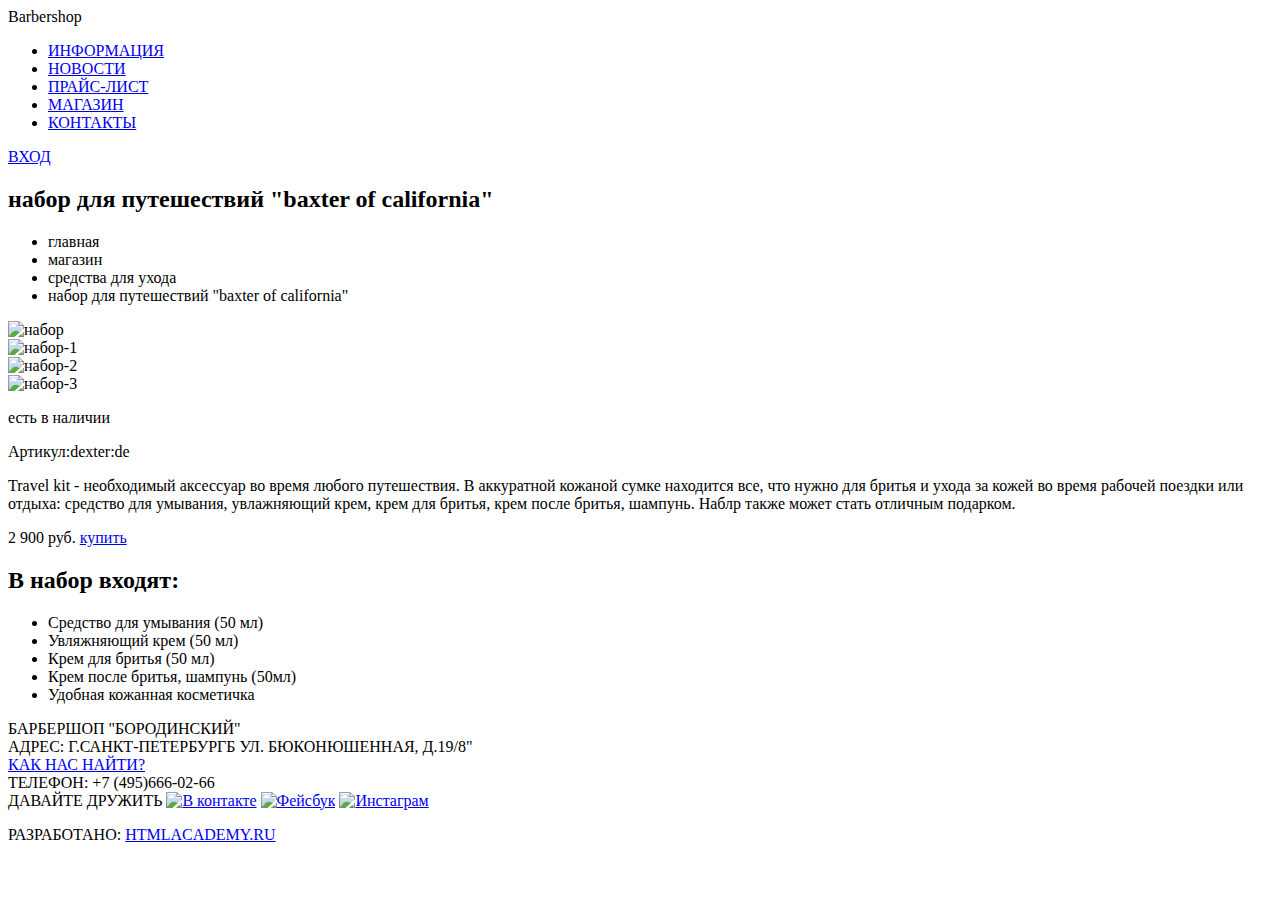
==== item.html @ 26ed248f "Выполнил разметку каталога и товара" ====
<!DOCTYPE html>
<html lang="ru">
  <head>
    <meta charset="utf-8">
    <title>HTML Academy: Барбершоп</title>
  </head>
  <body>
    <header>
      <div class="logo">
        <span>Barbershop</span>
      </div>
      <nav class="header-menu">
        <ul>
          <li><a href=#>ИНФОРМАЦИЯ</a></li>
          <li><a href=#>НОВОСТИ</a></li>
          <li><a href=#>ПРАЙС-ЛИСТ</a></li>
          <li class="header-menu-active"><a href=#>МАГАЗИН</a></li>
          <li><a href=#>КОНТАКТЫ</a></li>
        </ul>
      </nav>
      <div class="login">
        <a href=#>ВХОД</a>
      </div>
    </header>
    <h2>набор для путешествий "baxter of california"</h2>
    <div class="breadcrumbs">
      <ul>
        <li>главная</li>
        <li>магазин</li>
        <li>средства для ухода</li>
        <li>набор для путешествий "baxter of california"</li>
    </div>
    <main>
      <section class="goods-foto">
        <div class="goods-foto-head">
          <img src="//placehold.it/500x465" alt="набор" width="500px" height="465px">
        </div>
        <div class="goods-foto-list">
          <img src="//placehold.it/155x145" alt="набор-1" width="155" height="145">
        </div>
        <div class="goods-foto-list">
          <img src="//placehold.it/155x145" alt="набор-2" width="155" height="145">
        </div>
        <div class="goods-foto-list">
          <img src="//placehold.it/155x145" alt="набор-3" width="155" height="145">
        </div>
      </section>
      <section class="goods-about">
        <p>есть в наличии 
          <div class="goods-about-code">Артикул:dexter:de</div>
        </p>
        <p>
          Travel kit - необходимый аксессуар во время любого путешествия.
          В аккуратной кожаной сумке находится все, что нужно для бритья 
          и ухода за кожей во время рабочей поездки или отдыха: средство
          для умывания, увлажняющий крем, крем для бритья, крем после бритья, 
          шампунь. Наблр также может стать отличным подарком.
        </p>
        <p class="goods-about-cost">
          <span>2 900 руб.</span>
          <a href=#>купить</a>
        </p>
        <p>
          <h2>В набор входят:</h2>
          <ul>
            <li>Средство для умывания (50 мл)</li>
            <li>Увляжняющий крем (50 мл)</li>
            <li>Крем для бритья (50 мл)</li>
            <li>Крем после бритья, шампунь (50мл)</li>
            <li>Удобная кожанная косметичка</li>            
          </ul>
        </p>
      </section>
    </main>
    <footer>
      <article class="contacts">
        <span>
          БАРБЕРШОП "БОРОДИНСКИЙ"<br>
          АДРЕС: Г.САНКТ-ПЕТЕРБУРГБ УЛ. БЮКОНЮШЕННАЯ, Д.19/8"<br>
          <a href=#>КАК НАС НАЙТИ?</a><br>
          ТЕЛЕФОН: +7 (495)666-02-66
        </span>
      </article>
      <div class="friends">
        <span>ДАВАЙТЕ ДРУЖИТЬ</span>
        <a href=#><img src="//placehold.it/45x45" alt="В контакте" width="45" height="45"></a>
        <a href=#><img src="//placehold.it/45x45" alt="Фейсбук" width="45" height="45"></a>
        <a href=#><img src="//placehold.it/45x45" alt="Инстаграм" width="45" height="45"></a>
      </div>
      <div class="design">
        <p>
          РАЗРАБОТАНО: 
          <a href="//www.htmlacademy.ru">HTMLACADEMY.RU</a>
        </p>  
      </div>
    </footer>
  </body>
</html>
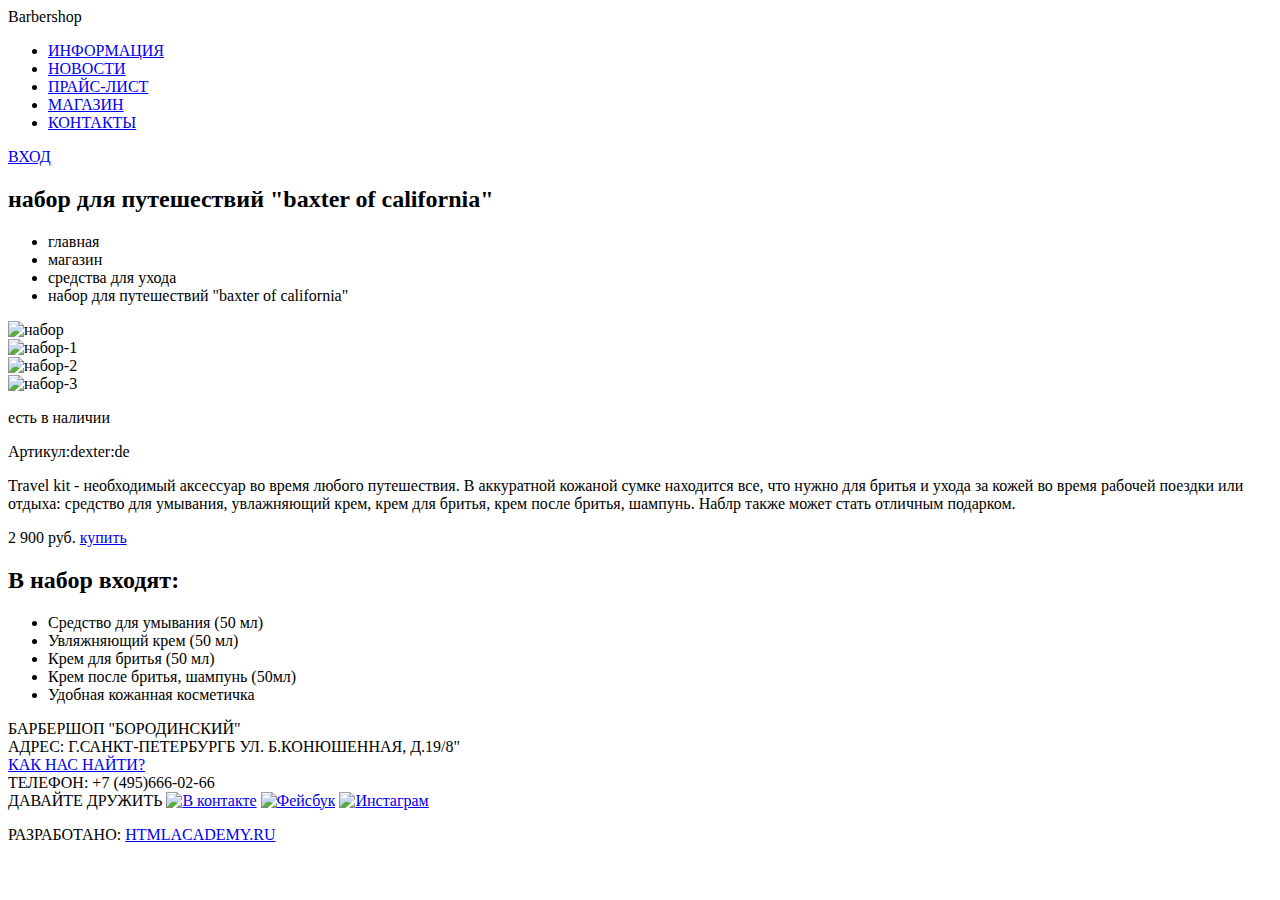
==== commit 587c4604: "Разметка текстовой страницы" ====
--- a/item.html
+++ b/item.html
@@ -76,7 +76,7 @@
       <article class="contacts">
         <span>
           БАРБЕРШОП "БОРОДИНСКИЙ"<br>
-          АДРЕС: Г.САНКТ-ПЕТЕРБУРГБ УЛ. БЮКОНЮШЕННАЯ, Д.19/8"<br>
+          АДРЕС: Г.САНКТ-ПЕТЕРБУРГБ УЛ. Б.КОНЮШЕННАЯ, Д.19/8"<br>
           <a href=#>КАК НАС НАЙТИ?</a><br>
           ТЕЛЕФОН: +7 (495)666-02-66
         </span>
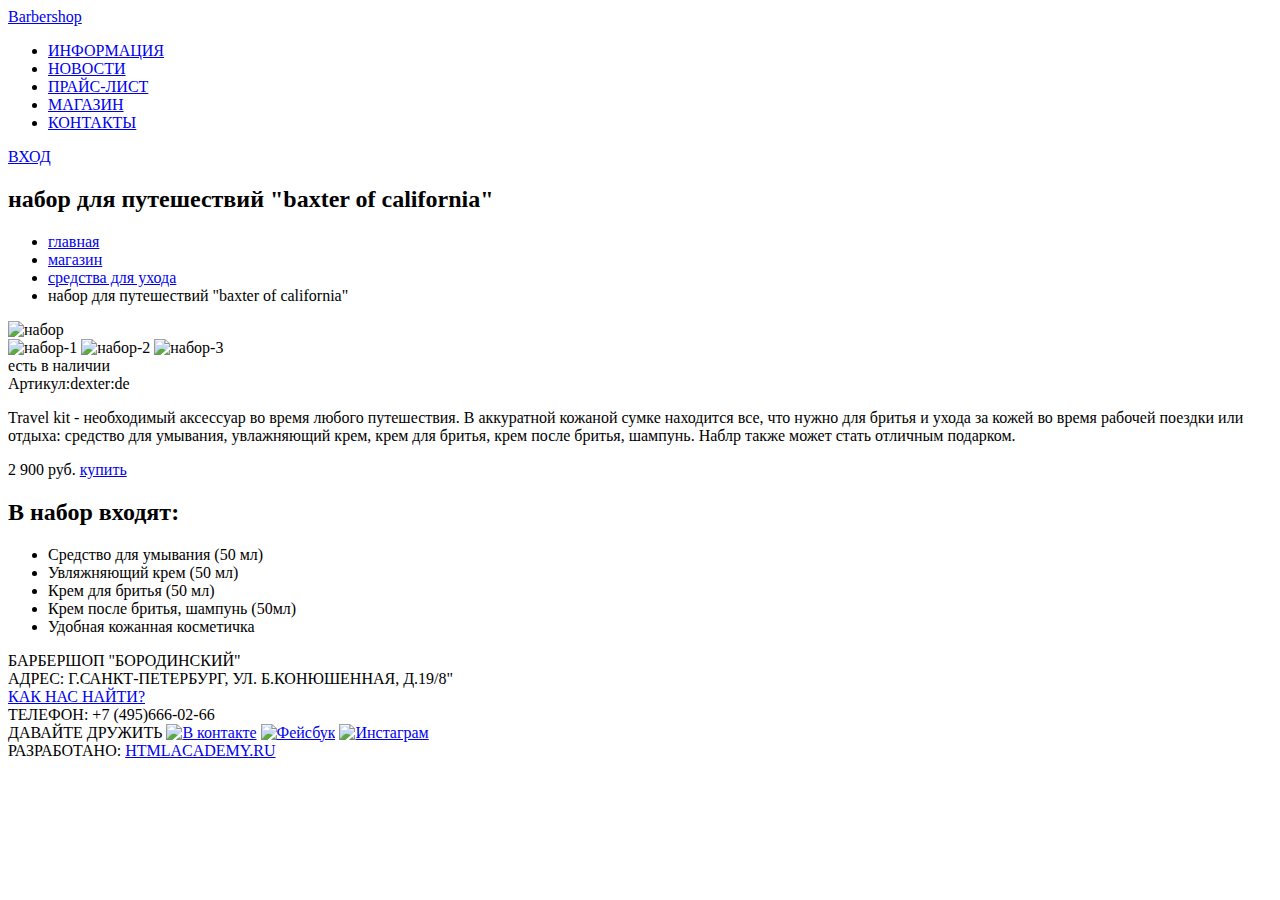
==== commit 24c3ee33: "Устранение замечаний 19.04.16" ====
--- a/item.html
+++ b/item.html
@@ -7,48 +7,45 @@
   <body>
     <header>
       <div class="logo">
-        <span>Barbershop</span>
+        <a href="#">Barbershop</a>
       </div>
       <nav class="header-menu">
         <ul>
-          <li><a href=#>ИНФОРМАЦИЯ</a></li>
-          <li><a href=#>НОВОСТИ</a></li>
-          <li><a href=#>ПРАЙС-ЛИСТ</a></li>
-          <li class="header-menu-active"><a href=#>МАГАЗИН</a></li>
-          <li><a href=#>КОНТАКТЫ</a></li>
+          <li><a href="#">ИНФОРМАЦИЯ</a></li>
+          <li><a href="#">НОВОСТИ</a></li>
+          <li><a href="#">ПРАЙС-ЛИСТ</a></li>
+          <li class="header-menu-active"><a href="#">МАГАЗИН</a></li>
+          <li><a href="#">КОНТАКТЫ</a></li>
         </ul>
       </nav>
       <div class="login">
-        <a href=#>ВХОД</a>
+        <a href="#">ВХОД</a>
       </div>
     </header>
     <h2>набор для путешествий "baxter of california"</h2>
     <div class="breadcrumbs">
       <ul>
-        <li>главная</li>
-        <li>магазин</li>
-        <li>средства для ухода</li>
+        <li><a href="#">главная</a></li>
+        <li><a href="#">магазин</a></li>
+        <li><a href="#">средства для ухода</a></li>
         <li>набор для путешествий "baxter of california"</li>
+      </ul>  
     </div>
     <main>
-      <section class="goods-foto">
+      <div class="goods-foto">
         <div class="goods-foto-head">
           <img src="//placehold.it/500x465" alt="набор" width="500px" height="465px">
         </div>
         <div class="goods-foto-list">
           <img src="//placehold.it/155x145" alt="набор-1" width="155" height="145">
-        </div>
-        <div class="goods-foto-list">
           <img src="//placehold.it/155x145" alt="набор-2" width="155" height="145">
-        </div>
-        <div class="goods-foto-list">
           <img src="//placehold.it/155x145" alt="набор-3" width="155" height="145">
         </div>
-      </section>
-      <section class="goods-about">
-        <p>есть в наличии 
+      </div>
+      <div class="goods-about">
+        <div>есть в наличии 
           <div class="goods-about-code">Артикул:dexter:de</div>
-        </p>
+        </div>
         <p>
           Travel kit - необходимый аксессуар во время любого путешествия.
           В аккуратной кожаной сумке находится все, что нужно для бритья 
@@ -56,11 +53,11 @@
           для умывания, увлажняющий крем, крем для бритья, крем после бритья, 
           шампунь. Наблр также может стать отличным подарком.
         </p>
-        <p class="goods-about-cost">
+        <div class="goods-about-cost">
           <span>2 900 руб.</span>
-          <a href=#>купить</a>
-        </p>
-        <p>
+          <a href="#">купить</a>
+        </div>
+        <div>
           <h2>В набор входят:</h2>
           <ul>
             <li>Средство для умывания (50 мл)</li>
@@ -69,29 +66,28 @@
             <li>Крем после бритья, шампунь (50мл)</li>
             <li>Удобная кожанная косметичка</li>            
           </ul>
-        </p>
-      </section>
+        </div>
+      </div>
     </main>
     <footer>
       <article class="contacts">
         <span>
           БАРБЕРШОП "БОРОДИНСКИЙ"<br>
-          АДРЕС: Г.САНКТ-ПЕТЕРБУРГБ УЛ. Б.КОНЮШЕННАЯ, Д.19/8"<br>
-          <a href=#>КАК НАС НАЙТИ?</a><br>
+          АДРЕС: Г.САНКТ-ПЕТЕРБУРГ, УЛ. Б.КОНЮШЕННАЯ, Д.19/8"<br>
+          <a href="#">КАК НАС НАЙТИ?</a><br>
           ТЕЛЕФОН: +7 (495)666-02-66
         </span>
       </article>
       <div class="friends">
         <span>ДАВАЙТЕ ДРУЖИТЬ</span>
-        <a href=#><img src="//placehold.it/45x45" alt="В контакте" width="45" height="45"></a>
-        <a href=#><img src="//placehold.it/45x45" alt="Фейсбук" width="45" height="45"></a>
-        <a href=#><img src="//placehold.it/45x45" alt="Инстаграм" width="45" height="45"></a>
+        <!-- Кнопки будут заданы в css. Пока так  -->
+        <a href="#"><img src="//placehold.it/45x45" alt="В контакте" width="45" height="45"></a>
+        <a href="#"><img src="//placehold.it/45x45" alt="Фейсбук" width="45" height="45"></a>
+        <a href="#"><img src="//placehold.it/45x45" alt="Инстаграм" width="45" height="45"></a>
       </div>
       <div class="design">
-        <p>
-          РАЗРАБОТАНО: 
-          <a href="//www.htmlacademy.ru">HTMLACADEMY.RU</a>
-        </p>  
+        РАЗРАБОТАНО: 
+        <a href="//www.htmlacademy.ru">HTMLACADEMY.RU</a>
       </div>
     </footer>
   </body>
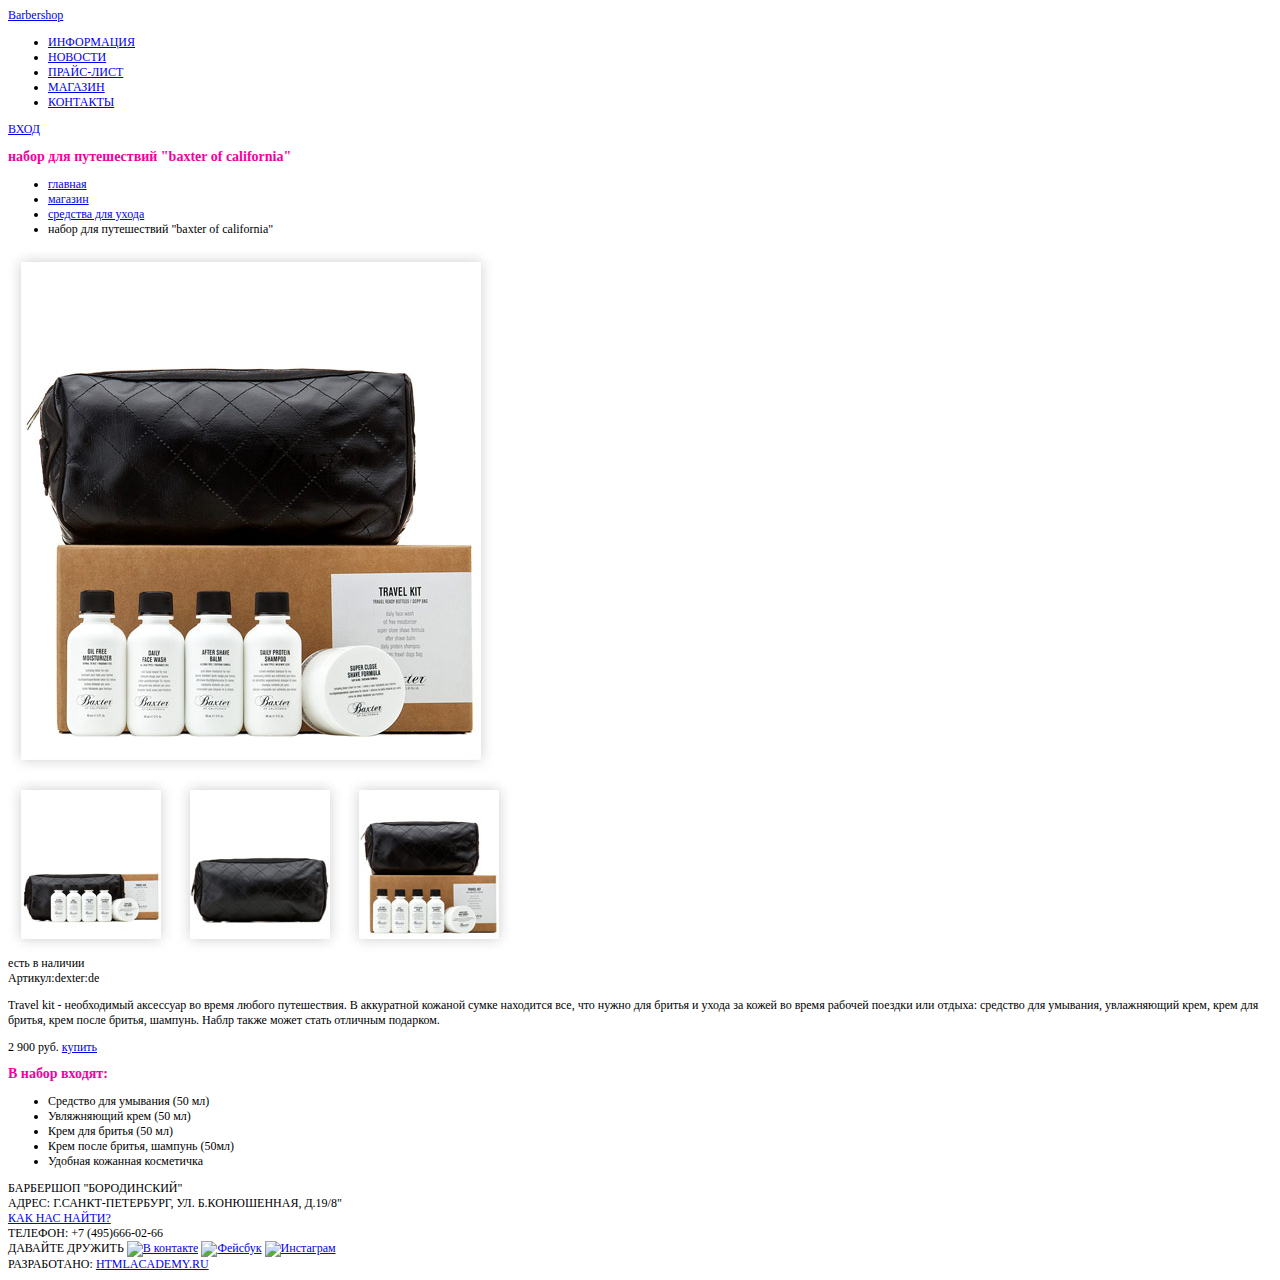
==== commit 4472061b: "#19 Подготовка графики и текстовых стилей «Барбершопа»" ====
--- a/item.html
+++ b/item.html
@@ -2,19 +2,20 @@
 <html lang="ru">
   <head>
     <meta charset="utf-8">
+    <link rel="stylesheet" href="css/style.css">
     <title>HTML Academy: Барбершоп</title>
   </head>
   <body>
     <header>
       <div class="logo">
-        <a href="#">Barbershop</a>
+        <a href="index.html">Barbershop</a>
       </div>
       <nav class="header-menu">
         <ul>
           <li><a href="#">ИНФОРМАЦИЯ</a></li>
           <li><a href="#">НОВОСТИ</a></li>
-          <li><a href="#">ПРАЙС-ЛИСТ</a></li>
-          <li class="header-menu-active"><a href="#">МАГАЗИН</a></li>
+          <li><a href="price.html">ПРАЙС-ЛИСТ</a></li>
+          <li class="header-menu-active"><a href="shop.html">МАГАЗИН</a></li>
           <li><a href="#">КОНТАКТЫ</a></li>
         </ul>
       </nav>
@@ -34,12 +35,12 @@
     <main>
       <div class="goods-foto">
         <div class="goods-foto-head">
-          <img src="//placehold.it/500x465" alt="набор" width="500px" height="465px">
+          <img src="img/item-traveler-big.jpg" alt="набор" width="486" height="524">
         </div>
         <div class="goods-foto-list">
-          <img src="//placehold.it/155x145" alt="набор-1" width="155" height="145">
-          <img src="//placehold.it/155x145" alt="набор-2" width="155" height="145">
-          <img src="//placehold.it/155x145" alt="набор-3" width="155" height="145">
+          <img src="img/item-traveler-small-1.jpg" alt="набор-1" width="166" height="175">
+          <img src="img/item-traveler-small-2.jpg" alt="набор-2" width="166" height="175">
+          <img src="img/item-traveler-small-3.jpg" alt="набор-3" width="166" height="175">
         </div>
       </div>
       <div class="goods-about">
@@ -70,14 +71,14 @@
       </div>
     </main>
     <footer>
-      <article class="contacts">
+      <div class="contacts">
         <span>
           БАРБЕРШОП "БОРОДИНСКИЙ"<br>
           АДРЕС: Г.САНКТ-ПЕТЕРБУРГ, УЛ. Б.КОНЮШЕННАЯ, Д.19/8"<br>
           <a href="#">КАК НАС НАЙТИ?</a><br>
           ТЕЛЕФОН: +7 (495)666-02-66
         </span>
-      </article>
+      </div>
       <div class="friends">
         <span>ДАВАЙТЕ ДРУЖИТЬ</span>
         <!-- Кнопки будут заданы в css. Пока так  -->
--- a/css/style.css
+++ b/css/style.css
@@ -0,0 +1,19 @@
+body{
+  font-family: "helvetica", "arial", sans-serif
+  color: #000000;
+  font-size: 12px;
+  font-weight: normal;
+}
+
+h1{
+  color: #0000ff;
+  font-size: 16px;
+  font-weight: bold;  
+  line-height: 1.5;
+}
+
+h2{
+  color: #f400a1;
+  font-size: 14px;
+    
+}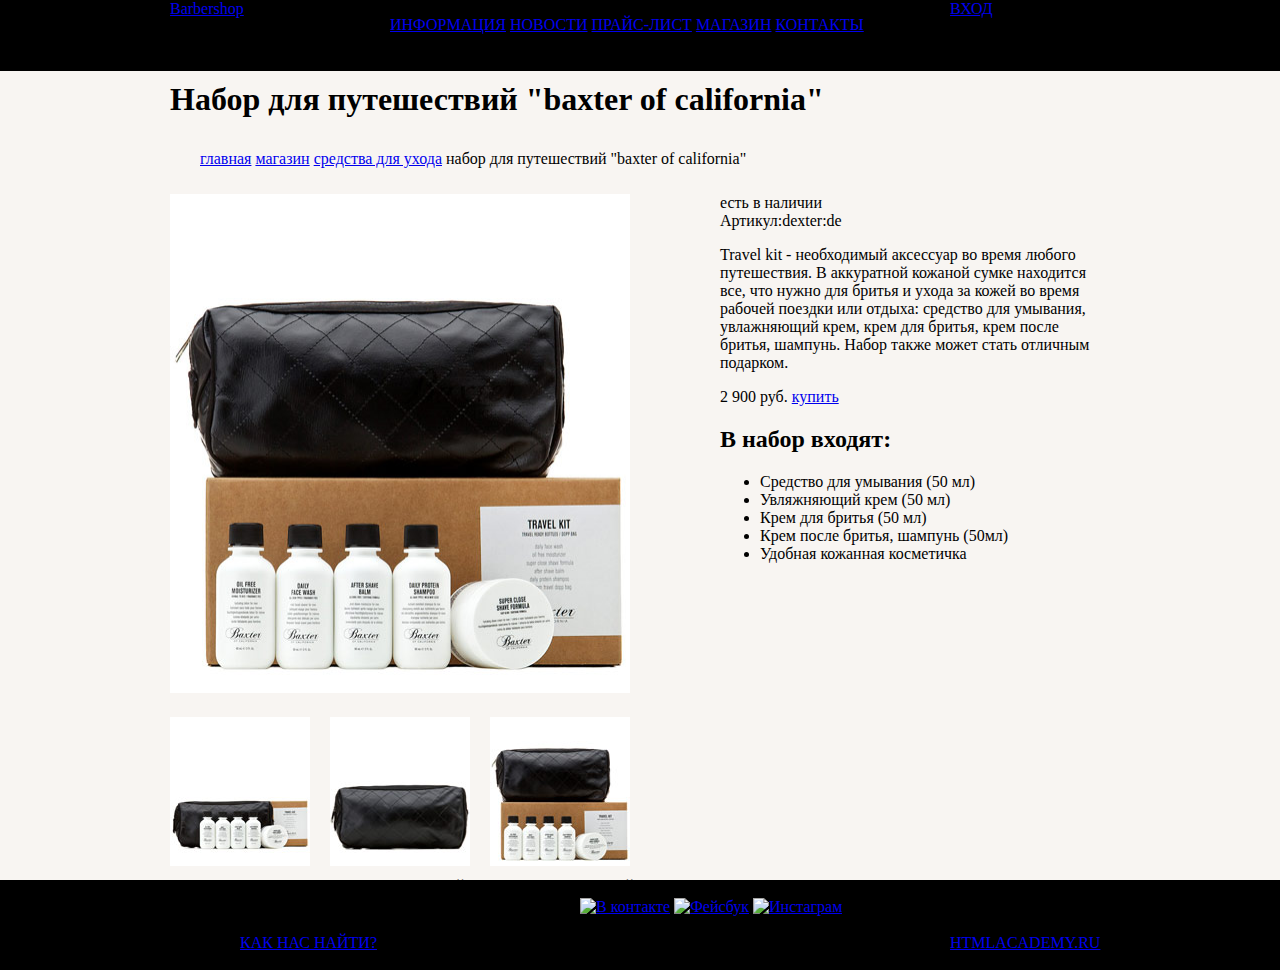
==== commit ccaf9560: "#23 Сетка «Барбершопа»" ====
--- a/item.html
+++ b/item.html
@@ -6,7 +6,7 @@
     <title>HTML Academy: Барбершоп</title>
   </head>
   <body>
-    <header>
+      <header class="wrapper clearfix">
       <div class="logo">
         <a href="index.html">Barbershop</a>
       </div>
@@ -23,7 +23,9 @@
         <a href="#">ВХОД</a>
       </div>
     </header>
-    <h2>набор для путешествий "baxter of california"</h2>
+    <main>
+    <div class="wrapper">
+    <h1 class="part">Набор для путешествий "baxter of california"</h1>
     <div class="breadcrumbs">
       <ul>
         <li><a href="#">главная</a></li>
@@ -32,15 +34,15 @@
         <li>набор для путешествий "baxter of california"</li>
       </ul>  
     </div>
-    <main>
+    <div class="clearfix">
       <div class="goods-foto">
         <div class="goods-foto-head">
-          <img src="img/item-traveler-big.jpg" alt="набор" width="486" height="524">
+          <img src="img/item-traveler-big.jpg" alt="набор" width="460" height="499"><!--width="486" height="524">-->
         </div>
         <div class="goods-foto-list">
-          <img src="img/item-traveler-small-1.jpg" alt="набор-1" width="166" height="175">
-          <img src="img/item-traveler-small-2.jpg" alt="набор-2" width="166" height="175">
-          <img src="img/item-traveler-small-3.jpg" alt="набор-3" width="166" height="175">
+          <img src="img/item-traveler-small-1.jpg" alt="набор-1" width="140" height="149"><!--width="166" height="175">-->
+          <img src="img/item-traveler-small-2.jpg" alt="набор-2" width="140" height="149">
+          <img src="img/item-traveler-small-3.jpg" alt="набор-3" width="140" height="149">
         </div>
       </div>
       <div class="goods-about">
@@ -52,7 +54,7 @@
           В аккуратной кожаной сумке находится все, что нужно для бритья 
           и ухода за кожей во время рабочей поездки или отдыха: средство
           для умывания, увлажняющий крем, крем для бритья, крем после бритья, 
-          шампунь. Наблр также может стать отличным подарком.
+          шампунь. Набор также может стать отличным подарком.
         </p>
         <div class="goods-about-cost">
           <span>2 900 руб.</span>
@@ -69,18 +71,20 @@
           </ul>
         </div>
       </div>
+      </div>
+      </div>
     </main>
-    <footer>
+    <footer class="wrapper clearfix">
       <div class="contacts">
-        <span>
+        <div>
           БАРБЕРШОП "БОРОДИНСКИЙ"<br>
           АДРЕС: Г.САНКТ-ПЕТЕРБУРГ, УЛ. Б.КОНЮШЕННАЯ, Д.19/8"<br>
           <a href="#">КАК НАС НАЙТИ?</a><br>
           ТЕЛЕФОН: +7 (495)666-02-66
-        </span>
+        </div>
       </div>
       <div class="friends">
-        <span>ДАВАЙТЕ ДРУЖИТЬ</span>
+        <span>ДАВАЙТЕ ДРУЖИТЬ</span><br>
         <!-- Кнопки будут заданы в css. Пока так  -->
         <a href="#"><img src="//placehold.it/45x45" alt="В контакте" width="45" height="45"></a>
         <a href="#"><img src="//placehold.it/45x45" alt="Фейсбук" width="45" height="45"></a>
@@ -90,6 +94,7 @@
         РАЗРАБОТАНО: 
         <a href="//www.htmlacademy.ru">HTMLACADEMY.RU</a>
       </div>
+
     </footer>
   </body>
 </html>--- a/css/style.css
+++ b/css/style.css
@@ -1,19 +1,133 @@
-body{
-  font-family: "helvetica", "arial", sans-serif
-  color: #000000;
-  font-size: 12px;
-  font-weight: normal;
+body {
+  
+  background-color: #000000;
+  margin: 0 auto; 
+}
+/*header*/
+
+.logo {
+  float: left;
+  width: 160px;
+  padding-left: 10px;
+  padding-right: 10px;    
 }
 
-h1{
-  color: #0000ff;
-  font-size: 16px;
-  font-weight: bold;  
-  line-height: 1.5;
+.header-menu {
+  float: left;
+  width: 560px;
+  padding-left: 10px;
+  padding-right: 10px;    
+}
+.header-menu>ul>li {
+  display:inline-block;
+  vertical-align:top;
+  list-style:none;  
 }
 
-h2{
-  color: #f400a1;
-  font-size: 14px;
-    
+.login {
+  float: right;
+  width: 160px;
+  padding-left: 10px;
+  padding-right: 10px;    
+}
+
+/*main*/
+main {
+  background-color: #f8f5f2
+}
+.part {
+  padding: 10px;
+}
+.breadcrumbs>ul>li {
+  display:inline-block;
+  vertical-align:top;
+  list-style:none;  
+}
+
+.selection{
+  float: left;
+  width: 230px;
+  padding-left: 10px;   
+}
+
+.items{
+  float: right;
+  width: 720px;  
+  /*временно*/
+  background-color: yellow;
+}
+
+.items-item {
+  display: inline-block;
+  vertical-align: top;
+  text-align: right;
+  width: 220px;
+  height: 290px;   
+  margin: 10px 8px; 
+  
+  /*временно*/
+  background-color:gray;
+}
+
+.pagination>li {
+  display:inline-block;
+  vertical-align:top;
+  list-style:none;  
+}
+/*item*/
+.goods-foto {
+  float: left;
+  width: 460px;
+  margin: 10px;
+}
+
+.goods-foto-head{
+  margin-bottom: 20px;
+}
+
+.goods-foto-list>img:not(:last-child) {
+  margin-right: 16px;
+}
+
+.goods-about {
+  float: right;
+  width: 390px;
+  margin: 10px;
+}
+
+
+/*footer*/
+.contacts {
+  float:left;
+  width: 330px;
+  padding-left: 10px;
+  padding-right: 10px;
+  margin-left: 70px;  
+}
+
+.frieds {
+  float:left;
+  width: 160px;
+  padding-left: 10px;
+  padding-right: 10px;  
+}
+
+.design {
+  float:right;
+  width: 160px;
+  padding-left: 10px;
+  padding-right: 10px;  
+}
+
+
+/*вспомогательные классы */
+.wrapper{
+  width: 960px;
+  margin: 0 auto;
+}
+
+.clearfix::after{
+  content: "";
+  display: table;
+  clear: both;  
 }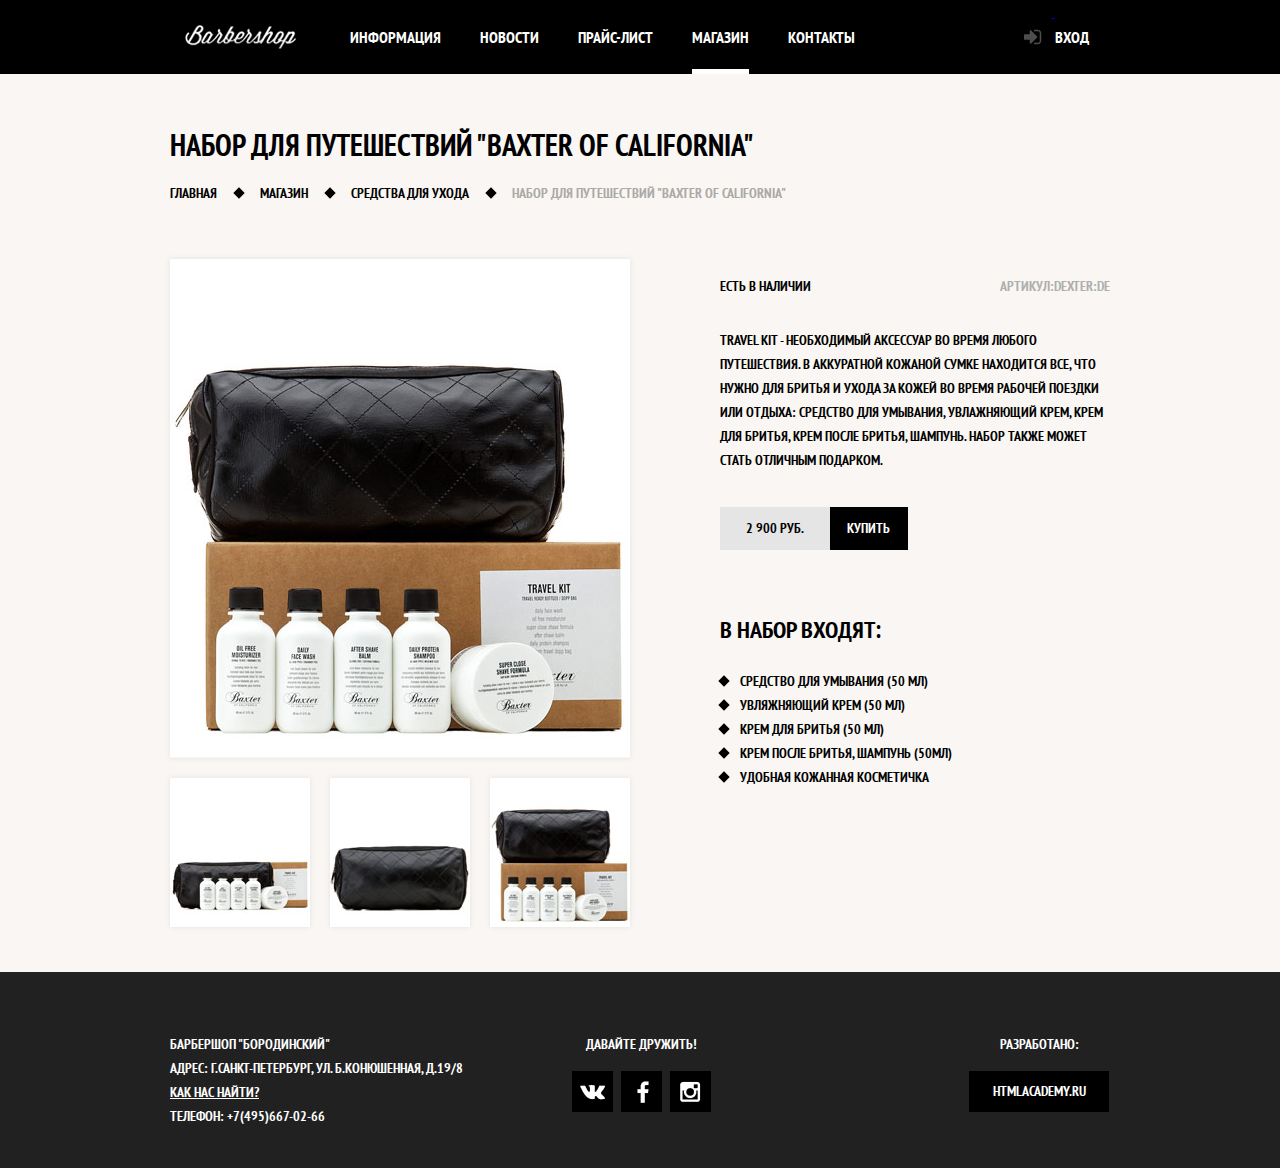
==== commit a8dd4152: "160518_0116" ====
--- a/item.html
+++ b/item.html
@@ -6,95 +6,97 @@
     <title>HTML Academy: Барбершоп</title>
   </head>
   <body>
-      <header class="wrapper clearfix">
-      <div class="logo">
-        <a href="index.html">Barbershop</a>
+      <header>
+      <nav>
+        <div class="wrapper clearfix">
+          <a href="index.html" class="logo-nav">
+              <img src="img/logo.png" width="111" height="24" alt="логотип">
+          </a>            
+          <ul class="menu-items-nav">
+            <li class="mi-nav"><a href="#">ИНФОРМАЦИЯ</a></li>
+            <li class="mi-nav"><a href="#">НОВОСТИ</a></li>
+            <li class="mi-nav"><a href="price.html">ПРАЙС-ЛИСТ</a></li>
+            <li class="mi-nav"><span>МАГАЗИН</span></li>
+            <li class="mi-nav"><a href="#">КОНТАКТЫ</a></li>
+          </ul>          
+          <a class="login-nav" href="#">
+            <span class="sprite sprite-icon-login login-sprite"></span>
+            <b>Вход</b>
+          </a>
+        </div>  
+     </nav>    
+    </header>
+    <main class="shop-main item-main">
+      <div class="wrapper">
+          <h2 class="item-set-h2">Набор для путешествий "baxter of california"</h2>
+          <div class="breadcrumbs">
+            <ul>
+              <li><a href="#" class="breadcrumbs-link">главная</a></li>
+              <li><a href="#" class="breadcrumbs-link">магазин</a></li>
+              <li><a href="#" class="breadcrumbs-link">средства для ухода</a></li>
+              <li><span class="breadcrumbs-link">набор для путешествий "baxter of california"</span></li>
+            </ul>  
+          </div>
+          <div class="item-goods-full clearfix">
+            <div class="item-goods-foto">
+              <div class="goods-foto-head">
+                <img src="img/item-traveler-big.jpg" alt="набор" width="486" height="524">
+              </div>
+              <div class="goods-foto-list">
+                <img src="img/item-traveler-small-1.jpg" alt="набор-1" width="140" height="149"><!--width="166" height="175">-->
+                <img src="img/item-traveler-small-2.jpg" alt="набор-2" width="140" height="149">
+                <img src="img/item-traveler-small-3.jpg" alt="набор-3" width="140" height="149">
+              </div>
+            </div>
+            <div class="item-goods-about">
+              <div class="item-caption clearfix">
+                <span class="item-caption-p goods-about-text">есть в наличии</span> 
+                <span class="item-caption-p goods-about-code">Артикул:dexter:de</span>
+              </div>
+              <p>
+                Travel kit - необходимый аксессуар во время любого путешествия.
+                В аккуратной кожаной сумке находится все, что нужно для бритья 
+                и ухода за кожей во время рабочей поездки или отдыха: средство
+                для умывания, увлажняющий крем, крем для бритья, крем после бритья, 
+                шампунь. Набор также может стать отличным подарком.
+              </p>
+              <div class="goods-about-cost">
+                <span class="items-item-cost">2 900 руб.</span>
+                <a href="#" class="btn btn-item-buy">купить</a>
+              </div>
+              <div class="item-set">
+                <h3>В набор входят:</h3>
+                <ul class="item-set-ul">
+                  <li>Средство для умывания (50 мл)</li>
+                  <li>Увляжняющий крем (50 мл)</li>
+                  <li>Крем для бритья (50 мл)</li>
+                  <li>Крем после бритья, шампунь (50мл)</li>
+                  <li>Удобная кожанная косметичка</li>            
+                </ul>
+              </div>
+            </div>
+          </div>
       </div>
-      <nav class="header-menu">
-        <ul>
-          <li><a href="#">ИНФОРМАЦИЯ</a></li>
-          <li><a href="#">НОВОСТИ</a></li>
-          <li><a href="price.html">ПРАЙС-ЛИСТ</a></li>
-          <li class="header-menu-active"><a href="shop.html">МАГАЗИН</a></li>
-          <li><a href="#">КОНТАКТЫ</a></li>
-        </ul>
-      </nav>
-      <div class="login">
-        <a href="#">ВХОД</a>
-      </div>
-    </header>
-    <main>
-    <div class="wrapper">
-    <h1 class="part">Набор для путешествий "baxter of california"</h1>
-    <div class="breadcrumbs">
-      <ul>
-        <li><a href="#">главная</a></li>
-        <li><a href="#">магазин</a></li>
-        <li><a href="#">средства для ухода</a></li>
-        <li>набор для путешествий "baxter of california"</li>
-      </ul>  
-    </div>
-    <div class="clearfix">
-      <div class="goods-foto">
-        <div class="goods-foto-head">
-          <img src="img/item-traveler-big.jpg" alt="набор" width="460" height="499"><!--width="486" height="524">-->
+    </main>
+    <footer>
+      <div class="wrapper">
+        <div class="footer-contacts">          
+            <p>БАРБЕРШОП "БОРОДИНСКИЙ"</p>
+            <p>АДРЕС: Г.САНКТ-ПЕТЕРБУРГ, УЛ. Б.КОНЮШЕННАЯ, Д.19/8</p>
+            <p><a href="#">КАК НАС НАЙТИ?</a></p>
+            <p>ТЕЛЕФОН: +7(495)667-02-66</p>          
         </div>
-        <div class="goods-foto-list">
-          <img src="img/item-traveler-small-1.jpg" alt="набор-1" width="140" height="149"><!--width="166" height="175">-->
-          <img src="img/item-traveler-small-2.jpg" alt="набор-2" width="140" height="149">
-          <img src="img/item-traveler-small-3.jpg" alt="набор-3" width="140" height="149">
+        <div class="friends">
+          <p class="footer-first-p">ДАВАЙТЕ ДРУЖИТЬ!</p>
+          <a class="btn btn-footer btn-social vk" href="#"><div class="sprite sprite-icon-vk"></div></a>
+          <a class="btn btn-footer btn-social fb" href="#"><div class="sprite sprite-icon-fb"></div></a>
+          <a class="btn btn-footer btn-social ig" href="#"><div class="sprite sprite-icon-i"></div></a>
+        </div>
+        <div class="design">
+          <p class="footer-first-p">РАЗРАБОТАНО:</p>
+          <p><a class="btn btn-footer btn-design" href="//www.htmlacademy.ru">HTMLACADEMY.RU</a></p>
         </div>
       </div>
-      <div class="goods-about">
-        <div>есть в наличии 
-          <div class="goods-about-code">Артикул:dexter:de</div>
-        </div>
-        <p>
-          Travel kit - необходимый аксессуар во время любого путешествия.
-          В аккуратной кожаной сумке находится все, что нужно для бритья 
-          и ухода за кожей во время рабочей поездки или отдыха: средство
-          для умывания, увлажняющий крем, крем для бритья, крем после бритья, 
-          шампунь. Набор также может стать отличным подарком.
-        </p>
-        <div class="goods-about-cost">
-          <span>2 900 руб.</span>
-          <a href="#">купить</a>
-        </div>
-        <div>
-          <h2>В набор входят:</h2>
-          <ul>
-            <li>Средство для умывания (50 мл)</li>
-            <li>Увляжняющий крем (50 мл)</li>
-            <li>Крем для бритья (50 мл)</li>
-            <li>Крем после бритья, шампунь (50мл)</li>
-            <li>Удобная кожанная косметичка</li>            
-          </ul>
-        </div>
-      </div>
-      </div>
-      </div>
-    </main>
-    <footer class="wrapper clearfix">
-      <div class="contacts">
-        <div>
-          БАРБЕРШОП "БОРОДИНСКИЙ"<br>
-          АДРЕС: Г.САНКТ-ПЕТЕРБУРГ, УЛ. Б.КОНЮШЕННАЯ, Д.19/8"<br>
-          <a href="#">КАК НАС НАЙТИ?</a><br>
-          ТЕЛЕФОН: +7 (495)666-02-66
-        </div>
-      </div>
-      <div class="friends">
-        <span>ДАВАЙТЕ ДРУЖИТЬ</span><br>
-        <!-- Кнопки будут заданы в css. Пока так  -->
-        <a href="#"><img src="//placehold.it/45x45" alt="В контакте" width="45" height="45"></a>
-        <a href="#"><img src="//placehold.it/45x45" alt="Фейсбук" width="45" height="45"></a>
-        <a href="#"><img src="//placehold.it/45x45" alt="Инстаграм" width="45" height="45"></a>
-      </div>
-      <div class="design">
-        РАЗРАБОТАНО: 
-        <a href="//www.htmlacademy.ru">HTMLACADEMY.RU</a>
-      </div>
-
-    </footer>
+    </footer>    
   </body>
 </html>--- a/css/style.css
+++ b/css/style.css
@@ -1,133 +1,1050 @@
-body {
-  
-  background-color: #000000;
-  margin: 0 auto; 
-}
-/*header*/
-
-.logo {
-  float: left;
-  width: 160px;
-  padding-left: 10px;
-  padding-right: 10px;    
-}
-
-.header-menu {
-  float: left;
-  width: 560px;
-  padding-left: 10px;
-  padding-right: 10px;    
-}
-.header-menu>ul>li {
-  display:inline-block;
-  vertical-align:top;
-  list-style:none;  
-}
-
-.login {
-  float: right;
-  width: 160px;
-  padding-left: 10px;
-  padding-right: 10px;    
-}
-
-/*main*/
-main {
-  background-color: #f8f5f2
-}
-.part {
-  padding: 10px;
-}
-.breadcrumbs>ul>li {
-  display:inline-block;
-  vertical-align:top;
-  list-style:none;  
-}
-
-.selection{
-  float: left;
-  width: 230px;
-  padding-left: 10px;   
-}
-
-.items{
-  float: right;
-  width: 720px;  
-  /*временно*/
-  background-color: yellow;
-}
-
-.items-item {
-  display: inline-block;
-  vertical-align: top;
-  text-align: right;
-  width: 220px;
-  height: 290px;   
-  margin: 10px 8px; 
-  
-  /*временно*/
-  background-color:gray;
-}
-
-.pagination>li {
-  display:inline-block;
-  vertical-align:top;
-  list-style:none;  
-}
-/*item*/
-.goods-foto {
-  float: left;
-  width: 460px;
-  margin: 10px;
-}
-
-.goods-foto-head{
-  margin-bottom: 20px;
-}
-
-.goods-foto-list>img:not(:last-child) {
-  margin-right: 16px;
-}
-
-.goods-about {
-  float: right;
-  width: 390px;
-  margin: 10px;
-}
-
-
-/*footer*/
-.contacts {
-  float:left;
-  width: 330px;
-  padding-left: 10px;
-  padding-right: 10px;
-  margin-left: 70px;  
-}
-
-.frieds {
-  float:left;
-  width: 160px;
-  padding-left: 10px;
-  padding-right: 10px;  
-}
-
-.design {
-  float:right;
-  width: 160px;
-  padding-left: 10px;
-  padding-right: 10px;  
-}
-
-
+/*Подключаем PT SANS NAROW*/
+@font-face {
+    font-family: "PT Sans Narrow";
+    font-style: normal;
+    font-weight: normal;
+    src: local("PT Sans Narrow"), url(../fonts/ptsansnarrow.woff2), url(../fonts/ptsansnarrow.woff);
+}
+@font-face {
+    font-family: "PT Sans Narrow";
+    font-style: normal;
+    font-weight: bold;
+    src: local("PT Sans Narrow bold"), url(../fonts/ptsansnarrowbold.woff2), url(../fonts/ptsansnarrowbold.woff);
+}
 /*вспомогательные классы */
+img {
+  max-width: 100%;
+  height: auto;
+}
+
 .wrapper{
-  width: 960px;
+  width: 940px;
   margin: 0 auto;
+  padding: 0;
 }
 
 .clearfix::after{
   content: "";
   display: table;
   clear: both;  
+}
+/*==========================*/
+/*Спрайт*/
+.sprite {
+    background-image: url(../img/sprites.png);
+    background-repeat: no-repeat;
+    display: block;
+}
+
+.sprite-icon-login {
+    width: 18px;
+    height: 16px;
+    background-position: -5px -5px;
+}
+
+.sprite-icon-fb {
+    width: 12px;
+    height: 22px;
+    background-position: -33px -5px;
+}
+
+.sprite-icon-fb-b {
+    width: 12px;
+    height: 22px;
+    background-position: -55px -5px;
+}
+
+.sprite-icon-i {
+    width: 21px;
+    height: 21px;
+    background-position: -77px -5px;
+}
+
+.sprite-icon-i-b {
+    width: 21px;
+    height: 21px;
+    background-position: -108px -5px;
+}
+
+.sprite-icon-vk {
+    width: 25px;
+    height: 16px;
+    background-position: -139px -5px;
+}
+
+.sprite-icon-vk-b {
+    width: 25px;
+    height: 16px;
+    background-position: -174px -5px;
+}
+/*=========================*/
+body {
+  margin: 0 auto; 
+  font-family: "PT Sans Narrow", "Tahoma", sans-serif;
+  font-size: 14px;
+  line-height: 24px;
+  font-weight: bold;
+  text-transform: uppercase;
+  background-color: #000000;
+  background-image: url(../img/background-img.jpg);
+  background-repeat: no-repeat;
+  color: #ffffff;   
+}
+
+a {
+  font-family: "PT Sans Narrow", "Tahoma", sans-serif;
+  font-size: 14px;
+  line-height: 24px;
+  font-weight: bold;  
+  text-transform: uppercase;
+}
+h1 {
+  font-size: 48px;
+  line-height: 48px;
+  text-transform: uppercase;
+}
+
+h2 {
+  font-size: 30px;
+  line-height: 42px;
+  text-transform: uppercase;
+}
+
+h3 {
+  font-size: 24px;
+  line-height: 30px;
+  text-transform: uppercase;
+}
+
+.btn {
+  display: inline-block;
+  text-decoration: none;
+  vertical-align: top;
+  background-color: #000000;
+  /*color: #bbbbbb;*/
+  color: #ffffff;
+}
+
+.btn:hover {
+  background: #663d15;
+}
+
+.index-h2 {
+  margin: 0;
+  padding: 0;
+  font-size: 30px;
+  line-height: 42px;
+}
+/*header*/
+header {
+  min-height: 74px;  
+  
+}
+
+nav {
+  min-height: 74px;
+  background-color: #000000; 
+}
+
+nav a:hover {
+  background-color: #242424;
+}
+
+.menu-items-nav {
+  float: left;
+  margin: 0;
+  padding: 0;
+}
+
+.mi-nav {
+  display:inline-block;
+  margin: 0;
+  padding: 0;
+  vertical-align:top;
+  list-style:none;  
+}
+
+.menu-items-nav a{
+  display: inline-block;
+  margin-left: -0.25em;
+  padding: 0 20px;
+  font-size: 16px;
+  line-height: 74px;
+  text-decoration: none;
+  color: #ffffff; 
+}
+
+.menu-items-nav li:first-child a {
+  margin-left: 0;
+}
+
+/*--span*/
+.menu-items-nav span{
+  position: relative;
+  display: inline-block;
+  margin-left: -0.25em;
+  padding: 0 20px;
+  font-size: 16px;
+  line-height: 74px;
+  color: #ffffff;       
+}
+
+.menu-items-nav span::after{
+  content: "";
+  position: absolute;
+  left: 20px;
+  bottom: 0;
+  right: 20px;    
+  height: 5px;
+  background-color: #ffffff;
+  
+}
+
+.menu-items-nav li:first-child span{
+  margin-left: 0; 
+}
+
+/*--login - logout*/
+.login-nav {
+  float: right;
+  display: block;
+  width: 108px;
+  height: 100%;
+  text-align: center; 
+  /*cursor:pointer*/
+}
+
+.login-sprite {
+  display: inline-block;
+  margin-top: 29px;
+  margin-right: 10px;
+  vertical-align: top;
+  opacity: 0.3;
+}
+
+.login-nav b{
+  display: inline-block;
+  font-size: 16px;
+  line-height: 74px;
+  text-decoration: none;
+  vertical-align: top;
+  color: #ffffff;
+}
+
+.login-nav:hover>span {
+  opacity: 1;
+}
+/*--promo*/
+.promo-full {
+  padding-top: 70px;
+  text-align: center;
+  color: #f7f4f1;
+}
+
+.promo>section {
+  display: inline-block;
+  width: 300px;
+  margin: 0;
+  padding: 0;
+  margin-left: -0.25em;
+  vertical-align: top;
+}
+
+.promo>section:not(:last-child) {
+  margin-right: 20px;
+} 
+.promo>section:first-child {
+  margin-left: 0;
+}
+
+.point-big {
+  width: 20px;
+  height: 20px; 
+  margin-left: 140px;
+  margin-top: 15px;
+  margin-bottom: 30px;
+  border: 10px solid #f7f4f1;  
+  box-sizing: border-box;
+  transform: rotate(45deg);
+}
+
+.news-gallery,
+.contacts-reception  {
+  background: url(../img/shadow-separator.png) no-repeat center ;
+}
+/*footer*/
+footer {
+  padding-top: 60px;
+  padding-bottom: 40px;
+  background-color: #212121;
+}
+footer p {
+  margin: 0;
+  padding: 0;
+}
+
+.footer-first-p {
+  margin-bottom: 15px;
+}
+
+.btn-footer {
+  text-align: center;  
+  color: #ffffff;
+}
+
+.btn-footer:hover {
+  background-color: #ffffff;
+  color: #000000;
+}
+
+.footer-contacts {
+  display: inline-block;
+  width: 310px;
+  
+  vertical-align: top;
+}
+
+.footer-contacts a {
+  color: #ffffff;
+}
+
+.friends {
+  display: inline-block;
+  width: 140px;
+  margin-left: 88px;
+  text-align: center;  
+  vertical-align: top;
+}
+
+.friends a{
+  display: inline-block;  
+}
+
+.vk:hover>div {
+  background-position: -174px -5px;
+}
+
+.fb:hover>div {
+  background-position: -55px -5px;
+}
+
+.ig:hover>div {
+  background-position: -108px -5px;
+}
+
+.btn-social {
+  width: 21px;
+  height: 21px;
+  padding: 10px;  
+  margin-right: 5px;
+}
+
+.btn-social:nth-child(2) {
+  width: 25px;
+  height: 16px;
+  padding: 13px 8px 12px 8px;  
+  margin-right: 5px;
+}
+
+.btn-social:nth-child(3){
+  width: 12px;
+  height: 22px;
+  padding: 10px 13px 9px 16px;  
+}
+
+.btn-social:nth-child(4){
+  margin-right: 0;
+}
+
+.design {
+  display: inline-block;
+  width: 140px;
+  margin-left: 255px;  
+  text-align: center;  
+  vertical-align: top;
+}
+
+.btn-design {
+  width: 140px;
+  height: 41px;
+  line-height: 41px;
+  
+}
+
+/*=========================================================*/
+/*==========index.html============*/
+/*main*/
+.index-content{
+  margin-bottom: 65px;
+}
+.news-gallery {
+  position: relative;
+  margin: 0;
+  margin-top: 60px;
+  margin-bottom: 35px;
+  padding: 45px 0 50px 0;  
+  background-color: #f9f6f3;
+  color: #000000;
+}
+
+.news-gallery p {
+  font-size: 14px;
+  line-height: 24px;
+}
+
+.news {
+  float: left;
+  width: 380px;
+  margin-right: 20px;
+  padding-left: 80px;
+}
+
+.news p {
+  margin-bottom: 20px;  
+}
+
+.news-gallery h2 {
+  margin-bottom: 20px;
+}
+
+.news-data {
+  display: block;
+  text-transform: lowercase;
+}
+
+.gallery {
+  float: right;
+  width: 300px;
+  padding: 0 80px;
+  
+}
+
+.gallery-border {
+  position: relative;
+  /*width: 286px;*/
+  height: 164px;
+  margin-bottom: 38px;
+  border: 7px solid #ffffff;
+}
+
+.gallery-content {
+  height: 164px;
+  margin: 0;
+}
+
+.gallery-content img {
+  width: 286px;
+  height: 164px;
+}
+
+
+
+.btn-news {
+  width: 140px;
+  height: 45px;
+  margin-top: 10px;
+  line-height: 45px;
+  text-align: center;
+}
+
+.btn-news:first-child {
+  margin-right: 20px;
+}
+  
+.btn-news:last-child {
+  margin-left: -0.25em;
+}  
+
+.btn-gallery {
+  margin-top: 0;
+}
+/*---*/
+.contacts-reception {
+  position: relative;
+  margin: 0;
+  margin-bottom: 30px;
+  padding-top: 45px;
+  padding-bottom: 50px;
+  background-color: #f9f6f3;
+  color: #000000;
+}
+
+.contacts-reception p {
+  font-size: 14px;
+  line-height: 24px;  
+}
+.contacts-reception h2{
+  margin-bottom: 20px;
+}
+
+.contacts {
+  float: left;
+  width: 380px;
+  margin-right: 20px;
+  padding-left: 80px;
+}
+
+.reception {
+  float: right;
+  width: 300px;
+  padding: 0 80px;
+}
+
+.reception-input {
+  width: 106px;
+  height: 39px;
+  margin: 10px 0;
+  padding: 0 15px;
+  text-transform: uppercase;
+  background-color: #f9f6f3;
+  color: #000000;
+  border: 2px solid #000000;
+  outline: none;
+  
+}
+
+.reception-input:nth-child(2n-1) {
+  margin-right: 15px;
+}
+
+/*.reception-input:focus {
+  border: 2px solid #663d15;
+}*/
+
+.btn-submit-index {
+  width: 300px;
+  height: 45px;
+  margin-top: 5px;
+  line-height: 45px;
+  text-align: center;
+}
+/*=========================================================*/
+/*logo - home*/
+.logo-nav {
+  display: block;
+  float: left;
+  width: 140px;
+  /*height: 100%;*/
+  padding: 25px 0;
+  margin-right: 20px;
+  text-align: center;  
+  line-height: 0;
+}
+
+/*==========shop.html============*/
+.shop-main {
+  padding: 50px 0;
+  background-color: #f9f6f3;
+  color: #000000;
+}
+
+.shop-h2 {
+  margin: 0;
+  padding: 0;
+  margin-bottom: 15px;
+}
+/*--Хлебные крошки*/
+.breadcrumbs>ul {
+  margin: 0;
+  padding: 0;
+}
+
+.breadcrumbs>ul>li {
+  position: relative;
+  display:inline-block;  
+  vertical-align:top;
+  list-style:none;    
+}
+
+.breadcrumbs-link {
+  line-height: 20px;
+  margin-right: 40px;
+  text-decoration: none;
+  color: #000000;
+}
+
+.breadcrumbs>ul>li:not(:last-child)::after {
+  content: "";
+  position: absolute;
+  top: 8px;
+  right: 14px;
+  width: 8px;
+  height: 8px;
+  background-color: #000000;  
+  
+  transform: rotate(45deg);
+}
+
+.breadcrumbs li>span {
+  color: #aba9a7;
+}
+
+.shop-goods-page {
+  padding-top: 45px;
+}
+
+/*--Фильтры*/
+.shop-selection{
+  float: left;
+  width: 220px;  
+  margin-right: 20px;   
+}
+
+.shop-selection fieldset {
+  margin: 0;
+  padding: 0;  
+  margin-bottom: 45px;
+  border: none;
+}
+
+.shop-selection fieldset>legend {
+  margin: 0;
+  padding: 0;
+  margin-bottom: 20px;
+  font-size: 24px;
+  line-height: 30px;
+}
+
+label {
+  display: block;
+  line-height: 18px;
+  margin: 9px 0;
+  padding-left: 20px;
+}
+
+.producers label:not(:last-child) {
+  margin-bottom: 18px;
+}
+
+.labelradio:not(:last-child)  {
+  margin-bottom: 25px;
+}
+
+
+.btn-shop-view {
+  width: 112px;
+  height: 45px;
+  border: none;
+}
+
+/*--стилизация чекбокса*/
+/*.checkboxsprite {
+    background-image: url(../img/checkbox.png);
+    background-repeat: no-repeat;
+    display: block;
+}
+
+.checkbox {
+    width: 12px;
+    height: 12px;
+    background-position: -5px -5px;
+}
+
+.radiobutton {
+    width: 8px;
+    height: 8px;
+    background-position: -27px -5px;
+}*/
+/**/
+.checkbox {
+  display: none;
+}
+
+.checkbox + label {
+  padding-left: 20px;
+  cursor: pointer;
+}
+
+/*--выключен*/
+.checkbox:not(checked) + label {
+  position: relative;
+  padding: 0;
+  padding-left: 40px;
+}
+
+.checkbox:not(checked) + label:before {
+  position: absolute;
+  top: 0;
+  left: 0;
+  width: 18px;
+  height: 18px;  
+  border: 1px solid #000000;  
+  content: '';
+}
+
+/*--включен*/
+.checkbox:checked + label:before {
+  background-image: url(../img/checkbox.png);
+  background-position: -2px -2px;  
+ }
+ 
+/*--radiobutton*/
+.radiobutton {
+  display: none;
+}
+
+.radiobutton + label {
+  padding-left: 20px;
+  cursor: pointer;
+}
+
+/*--выключен*/
+.radiobutton:not(checked) + label {
+  position: relative;
+  padding: 0;
+  padding-left: 40px;
+}
+
+.radiobutton:not(checked) + label:before {
+  position: absolute;
+  top: 0;
+  left: 0;
+  width: 18px;
+  height: 18px;  
+  border: 1px solid #000000;  
+  border-radius: 50%;
+  content: '';
+}
+
+/*--включен*/
+.radiobutton:checked + label:before {
+  background-image: url(../img/checkbox.png);
+  background-position: -22px 0px;
+ } 
+
+
+/*--Каталог товаров*/
+.shop-items{
+  float: right;
+  width: 700px;    
+}
+
+.items-item {
+  display: inline-block;
+  width: 220px;
+  height: 290px;   
+  margin: 0;
+  padding: 0;
+  margin-right: 20px;
+  margin-left: -0.25em; 
+  margin-bottom: 20px;  
+  vertical-align: top;
+  /*text-align: right;*/
+  box-shadow: 0 0 10px 0 #dddad8;
+}
+
+.items-item:nth-child(3n-2) {
+  margin-left: 0;
+}
+
+.items-item:nth-child(3n) {
+  margin-right: 0;
+}
+/*--*/
+.shop-pagination {
+  margin: 0;
+  padding: 0;
+  margin-top: 22px;
+}
+
+.shop-pagination>li {
+  display:inline-block;
+  margin-right: 5px;
+  text-align: center;
+  vertical-align:top;
+  list-style:none;  
+}
+
+.shop-pagination-link {
+  width: 42px;
+  height: 42px;
+  line-height: 42px;
+}
+
+.shop-pagination-link-active {
+  background-color: #ffffff;
+  color: #000000;
+}
+
+.shop-pagination-link-active:hover{
+  background-color: #ffffff;
+}
+
+
+
+/*--Товары*/
+/*.part {
+  padding: 10px;
+}*/
+
+
+.items-item {
+  position: relative;
+  display: inline-block;
+  vertical-align: top;
+  width: 220px;
+  height: 290px;   
+  margin: 10px 8px; 
+  background-color: #ffffff;
+
+}
+
+.items-item img{
+  margin-bottom: 15px;
+}
+
+.shop-item-p {
+  margin: 0;
+  padding: 0;
+  margin-left: 16px;
+  line-height: 18px;
+}
+
+.shop-item-link {
+  text-decoration: none;
+  color: #000000;
+}
+
+.items-item-name {
+  text-transform: uppercase;
+}
+
+.items-item-wraper {
+  width: 188px;
+  height: 44px;
+  margin-top: 15px;
+  margin-left: 16px;
+  line-height: 44px;
+}
+
+.items-item-cost {
+  display: inline-block;
+  width: 110px;
+  text-align: center;
+  
+  background-color: #e5e5e5;
+}
+
+.shop-btn-buy {
+  display: inline-block;
+  width: 78px;
+  margin-left: -0.25em;  
+  padding: 15px 0;
+  text-align: center;
+  border: none;
+}
+/*price.html*/
+.price-h2 {
+  margin: 0;
+  padding: 0;
+  margin-bottom: 15px;
+}
+.price-main-head {
+  margin-top: 45px;
+  margin-bottom: 35px;
+
+  text-align: center;
+}
+
+.price-main-head h1 {
+  position: relative;
+  z-index: 2;
+  display: inline-block;
+  margin: 0;
+  padding: 0 25px;
+  background-color: #fbf8f5;
+}
+
+.price-main-head::after {
+  content: "";
+  position: relative;
+  top: -25px;
+  z-index: 1;
+  display: block;
+  border-bottom: 2px solid #000000;
+}
+/**/
+.price-top {
+  margin-bottom: 40px;
+}
+
+.price-left-column {
+  float: left;
+  width: 380px;
+  
+}
+
+.price-right-column {
+  float: right;
+  width: 460px;
+}
+/**/
+.price-ul-name {
+  margin: 14px 0;
+  padding: 0;
+  list-style: none;
+}
+
+.price-ul-name li {
+  position: relative;
+
+  margin-bottom: 15px;
+  padding-left: 20px;
+}
+
+.price-ul-name li::before {
+  content: "";
+  position: absolute;
+  top: 8px;
+  left: 0;
+
+  width: 8px;
+  height: 8px;
+
+  background-color: #000000;
+  transform: rotate(45deg);
+}
+/*--таблица*/
+.price-table {
+  width: 100%;
+  margin: 0;
+  padding: 0;
+  border-collapse: collapse;
+}
+
+.price-table td {
+  width: 50%;
+  padding: 10px 15px;  
+  border: 2px solid #000000;
+}
+
+.price-table td:last-child {
+  text-align: center;
+}
+/**/
+.price-about {
+  padding-bottom: 10px;
+}
+
+.price-about>h3 {
+   margin-bottom: 15px;
+}
+
+.price-p {
+  display: inline-block;
+  width: 380px;
+  
+  line-height: 24px;
+}
+
+.price-p:not(:last-child){
+  margin-right: 100px;
+}
+
+/*item.html*/
+.item-main {
+  padding-bottom: 0;  
+}
+
+.item-goods-full {
+  padding-top: 54px;
+  padding-bottom: 38px;
+}
+
+.item-goods-foto {
+  float: left;
+  width: 460px;
+}
+.goods-foto-head {
+  width: 460px; 
+  height: 499px;
+  margin-bottom: 20px;
+  box-shadow: 0 0 5px 0 #e4e2df;
+}
+
+.goods-foto-list>img {
+  margin: 0;
+  box-shadow: 0 0 5px 0 #e4e2df;
+}
+
+.goods-foto-list>img:not(:last-child) {
+  margin-right: 17px;
+  
+}
+
+.item-goods-about {
+  float: right;
+  width: 390px;  
+  line-height: 24px;
+}
+
+.item-caption {
+  margin-top: 15px;
+  margin-bottom: 30px;
+}
+
+.goods-about-code {
+  float: left;
+  
+}
+
+.goods-about-code {
+  float: right;
+  color: #aeaeae;
+}
+
+/*--*/
+.goods-about-cost {
+  width: 188px;
+  height: 43px;
+  margin-top: 35px;
+}
+
+.items-item-cost {
+  
+  text-align: center;
+  line-height: 43px;
+}
+
+.btn-item-buy {
+  width: 78px;
+  height: 43px;
+  margin-left: -0.25em;
+  
+  text-align: center;
+  line-height: 43px;
+}
+/*--*/
+
+.item-set-h2 {
+  margin: 0;
+  margin-bottom: 15px;
+}
+
+.item-set{
+  margin-top: 65px;
+}
+
+.item-set-ul {
+  margin: 0;
+  padding: 0;
+  list-style: none;
+}
+
+.item-set-ul li {
+  position: relative;
+  padding-left: 20px;
+}
+
+.item-set-ul li::before {
+  content: "";
+  position: absolute;
+  top: 8px;
+  left: 0;
+
+  width: 8px;
+  height: 8px;
+
+  background-color: #000000;
+  transform: rotate(45deg);
 }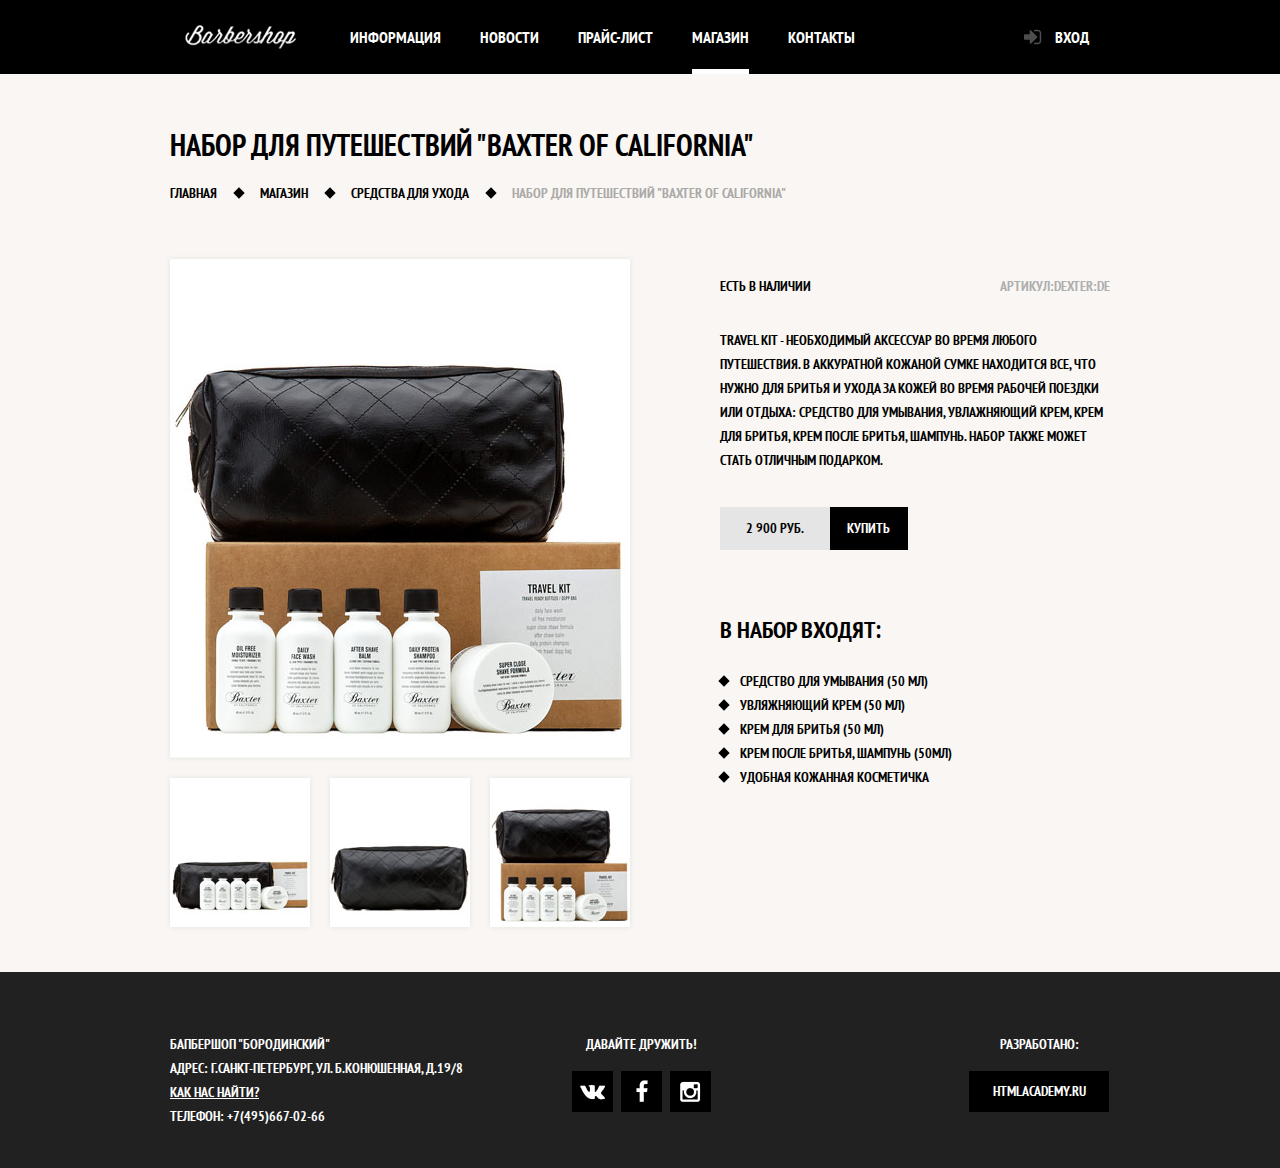
==== commit 44a5a910: "160522_2327" ====
--- a/item.html
+++ b/item.html
@@ -2,8 +2,9 @@
 <html lang="ru">
   <head>
     <meta charset="utf-8">
+    <title>Барбершоп «Бородинский»</title>
+    <link rel="stylesheet" href="css/normalize.css">
     <link rel="stylesheet" href="css/style.css">
-    <title>HTML Academy: Барбершоп</title>
   </head>
   <body>
       <header>
@@ -13,11 +14,11 @@
               <img src="img/logo.png" width="111" height="24" alt="логотип">
           </a>            
           <ul class="menu-items-nav">
-            <li class="mi-nav"><a href="#">ИНФОРМАЦИЯ</a></li>
-            <li class="mi-nav"><a href="#">НОВОСТИ</a></li>
-            <li class="mi-nav"><a href="price.html">ПРАЙС-ЛИСТ</a></li>
-            <li class="mi-nav"><span>МАГАЗИН</span></li>
-            <li class="mi-nav"><a href="#">КОНТАКТЫ</a></li>
+            <li class="mi-nav"><a href="#">Информация</a></li>
+            <li class="mi-nav"><a href="#">Новости</a></li>
+            <li class="mi-nav"><a href="price.html">Прайс-лист</a></li>
+            <li class="mi-nav"><span>Магазин</span></li>
+            <li class="mi-nav"><a href="#">Контакты</a></li>
           </ul>          
           <a class="login-nav" href="#">
             <span class="sprite sprite-icon-login login-sprite"></span>
@@ -78,25 +79,25 @@
           </div>
       </div>
     </main>
-    <footer>
+     <footer>
       <div class="wrapper">
         <div class="footer-contacts">          
-            <p>БАРБЕРШОП "БОРОДИНСКИЙ"</p>
-            <p>АДРЕС: Г.САНКТ-ПЕТЕРБУРГ, УЛ. Б.КОНЮШЕННАЯ, Д.19/8</p>
-            <p><a href="#">КАК НАС НАЙТИ?</a></p>
-            <p>ТЕЛЕФОН: +7(495)667-02-66</p>          
+            <p>Бапбершоп "Бородинский"</p>
+            <p>Адрес: Г.Санкт-Петербург, ул. Б.Конюшенная, д.19/8</p>
+            <p><a href="#">Как нас найти?</a></p>
+            <p>Телефон: +7(495)667-02-66</p>          
         </div>
         <div class="friends">
-          <p class="footer-first-p">ДАВАЙТЕ ДРУЖИТЬ!</p>
-          <a class="btn btn-footer btn-social vk" href="#"><div class="sprite sprite-icon-vk"></div></a>
-          <a class="btn btn-footer btn-social fb" href="#"><div class="sprite sprite-icon-fb"></div></a>
-          <a class="btn btn-footer btn-social ig" href="#"><div class="sprite sprite-icon-i"></div></a>
+          <p class="footer-first-p">Давайте дружить!</p>
+          <a class="btn btn-social vk" href="#"><div class="sprite sprite-icon-vk"></div></a>
+          <a class="btn btn-social fb" href="#"><div class="sprite sprite-icon-fb"></div></a>
+          <a class="btn btn-social ig" href="#"><div class="sprite sprite-icon-i"></div></a>
         </div>
         <div class="design">
-          <p class="footer-first-p">РАЗРАБОТАНО:</p>
+          <p class="footer-first-p">Разработано:</p>
           <p><a class="btn btn-footer btn-design" href="//www.htmlacademy.ru">HTMLACADEMY.RU</a></p>
         </div>
       </div>
-    </footer>    
+    </footer>     
   </body>
 </html>--- a/css/style.css
+++ b/css/style.css
@@ -31,51 +31,51 @@
 /*==========================*/
 /*Спрайт*/
 .sprite {
-    background-image: url(../img/sprites.png);
-    background-repeat: no-repeat;
-    display: block;
+  background-image: url(../img/sprites.png);
+  background-repeat: no-repeat;
+  display: block;
 }
 
 .sprite-icon-login {
-    width: 18px;
-    height: 16px;
-    background-position: -5px -5px;
+  width: 18px;
+  height: 16px;
+  background-position: -10px -10px;
 }
 
 .sprite-icon-fb {
-    width: 12px;
-    height: 22px;
-    background-position: -33px -5px;
+  width: 12px;
+  height: 22px;
+  background-position: -33px -1px;
 }
 
 .sprite-icon-fb-b {
-    width: 12px;
-    height: 22px;
-    background-position: -55px -5px;
+  width: 12px;
+  height: 22px;
+  background-position: -80px -10px;
 }
 
 .sprite-icon-i {
-    width: 21px;
-    height: 21px;
-    background-position: -77px -5px;
+  width: 21px;
+  height: 21px;
+  background-position: -102px 0px;
 }
 
 .sprite-icon-i-b {
-    width: 21px;
-    height: 21px;
-    background-position: -108px -5px;
+  width: 21px;
+  height: 21px;
+  background-position: -153px -10px;
 }
 
 .sprite-icon-vk {
-    width: 25px;
-    height: 16px;
-    background-position: -139px -5px;
+  width: 25px;
+  height: 16px;
+  background-position: -186px 3px;
 }
 
 .sprite-icon-vk-b {
-    width: 25px;
-    height: 16px;
-    background-position: -174px -5px;
+  width: 25px;
+  height: 16px;
+  background-position: -239px -10px;
 }
 /*=========================*/
 body {
@@ -120,8 +120,8 @@
   display: inline-block;
   text-decoration: none;
   vertical-align: top;
-  background-color: #000000;
-  /*color: #bbbbbb;*/
+  text-transform: uppercase;
+  background-color: #000000;  
   color: #ffffff;
 }
 
@@ -211,6 +211,7 @@
   width: 108px;
   height: 100%;
   text-align: center; 
+  text-decoration: none;
   /*cursor:pointer*/
 }
 
@@ -231,7 +232,7 @@
   color: #ffffff;
 }
 
-.login-nav:hover>span {
+.login-nav:hover > span {
   opacity: 1;
 }
 /*--promo*/
@@ -241,7 +242,7 @@
   color: #f7f4f1;
 }
 
-.promo>section {
+.promo > section {
   display: inline-block;
   width: 300px;
   margin: 0;
@@ -250,10 +251,10 @@
   vertical-align: top;
 }
 
-.promo>section:not(:last-child) {
+.promo > section:not(:last-child) {
   margin-right: 20px;
 } 
-.promo>section:first-child {
+.promo > section:first-child {
   margin-left: 0;
 }
 
@@ -287,15 +288,15 @@
   margin-bottom: 15px;
 }
 
-.btn-footer {
+/*.btn-footer {
   text-align: center;  
   color: #ffffff;
-}
-
-.btn-footer:hover {
+}*/
+
+/*.btn-footer:hover {
   background-color: #ffffff;
   color: #000000;
-}
+}*/
 
 .footer-contacts {
   display: inline-block;
@@ -316,44 +317,50 @@
   vertical-align: top;
 }
 
-.friends a{
+/*.friends a{
+  display: inline-block;    
+}*/
+
+.btn-social {
   display: inline-block;  
-}
-
-.vk:hover>div {
-  background-position: -174px -5px;
-}
-
-.fb:hover>div {
-  background-position: -55px -5px;
-}
-
-.ig:hover>div {
-  background-position: -108px -5px;
-}
-
-.btn-social {
-  width: 21px;
-  height: 21px;
-  padding: 10px;  
+  width: 41px;
+  height: 41px;
+  /*padding: 10px;  */
   margin-right: 5px;
-}
-
-.btn-social:nth-child(2) {
-  width: 25px;
-  height: 16px;
-  padding: 13px 8px 12px 8px;  
-  margin-right: 5px;
-}
-
-.btn-social:nth-child(3){
-  width: 12px;
-  height: 22px;
-  padding: 10px 13px 9px 16px;  
-}
-
-.btn-social:nth-child(4){
+  text-align: center;  
+  color: #ffffff;
+}
+.btn-social  >  div {
+  width: 100%;
+  height: 100%;
+  margin: 0;
+  padding: 0;
+}
+
+.vk{
+  margin-right: 5px;  
+  background-position: -186px 3px;
+}
+
+.ig{
   margin-right: 0;
+}
+
+.btn-social:hover {
+  background-color: #ffffff;
+  color: #000000;
+}
+  
+.vk:hover  >  div {
+  background-position: -231px 3px;
+}
+
+.fb:hover  >  div {
+  background-position: -66px -1px;
+}
+
+.ig:hover  >  div {
+  background-position: -143px 0px;
 }
 
 .design {
@@ -367,8 +374,7 @@
 .btn-design {
   width: 140px;
   height: 41px;
-  line-height: 41px;
-  
+  line-height: 41px;  
 }
 
 /*=========================================================*/
@@ -544,12 +550,12 @@
   margin-bottom: 15px;
 }
 /*--Хлебные крошки*/
-.breadcrumbs>ul {
-  margin: 0;
-  padding: 0;
-}
-
-.breadcrumbs>ul>li {
+.breadcrumbs > ul {
+  margin: 0;
+  padding: 0;
+}
+
+.breadcrumbs > ul > li {
   position: relative;
   display:inline-block;  
   vertical-align:top;
@@ -563,7 +569,7 @@
   color: #000000;
 }
 
-.breadcrumbs>ul>li:not(:last-child)::after {
+.breadcrumbs > ul > li:not(:last-child)::after {
   content: "";
   position: absolute;
   top: 8px;
@@ -575,7 +581,7 @@
   transform: rotate(45deg);
 }
 
-.breadcrumbs li>span {
+.breadcrumbs li > span {
   color: #aba9a7;
 }
 
@@ -597,7 +603,7 @@
   border: none;
 }
 
-.shop-selection fieldset>legend {
+.shop-selection fieldset > legend {
   margin: 0;
   padding: 0;
   margin-bottom: 20px;
@@ -669,7 +675,7 @@
   width: 18px;
   height: 18px;  
   border: 1px solid #000000;  
-  content: '';
+  content: "";
 }
 
 /*--включен*/
@@ -703,7 +709,7 @@
   height: 18px;  
   border: 1px solid #000000;  
   border-radius: 50%;
-  content: '';
+  content: "";
 }
 
 /*--включен*/
@@ -747,7 +753,7 @@
   margin-top: 22px;
 }
 
-.shop-pagination>li {
+.shop-pagination > li {
   display:inline-block;
   margin-right: 5px;
   text-align: center;
@@ -814,23 +820,28 @@
   height: 44px;
   margin-top: 15px;
   margin-left: 16px;
-  line-height: 44px;
+  line-height: 43px;  
+
 }
 
 .items-item-cost {
   display: inline-block;
-  width: 110px;
-  text-align: center;
-  
+  width: 110px;  
+  height: 100%;
+  margin: 0;
+  padding: 0;
+  text-align: center;  
   background-color: #e5e5e5;
 }
 
 .shop-btn-buy {
   display: inline-block;
-  width: 78px;
-  margin-left: -0.25em;  
-  padding: 15px 0;
-  text-align: center;
+  width: 78px;  
+  height: 100%;
+  margin: 0;
+  padding: 0;
+  margin-left: -0.22em;    
+  text-align: center;  
   border: none;
 }
 /*price.html*/
@@ -926,7 +937,7 @@
   padding-bottom: 10px;
 }
 
-.price-about>h3 {
+.price-about > h3 {
    margin-bottom: 15px;
 }
 
@@ -962,12 +973,12 @@
   box-shadow: 0 0 5px 0 #e4e2df;
 }
 
-.goods-foto-list>img {
+.goods-foto-list > img {
   margin: 0;
   box-shadow: 0 0 5px 0 #e4e2df;
 }
 
-.goods-foto-list>img:not(:last-child) {
+.goods-foto-list > img:not(:last-child) {
   margin-right: 17px;
   
 }
@@ -1047,4 +1058,39 @@
 
   background-color: #000000;
   transform: rotate(45deg);
+}
+
+/*popup*/
+.form-login {
+  position: absolute;
+  top: 13%;
+  left: 40%;
+  width: 300px;
+  height: 265px;
+  padding: 60px 80px;
+  background-color: #faf7f4;
+  color: #000000;
+  box-shadow: 0 0 40px 0 #000000;
+}
+
+.form-login>h2 {
+  margin: 0;
+  padding: 0;  
+}
+
+.form-login-text {
+  margin: 0;
+  padding: 0;
+}
+
+.form-login-input {
+  display: block;
+  width: 100%;
+  height: 42px;
+  margin-bottom: 10px;
+  
+}
+
+.form-login label {
+  display: inline-block;
 }